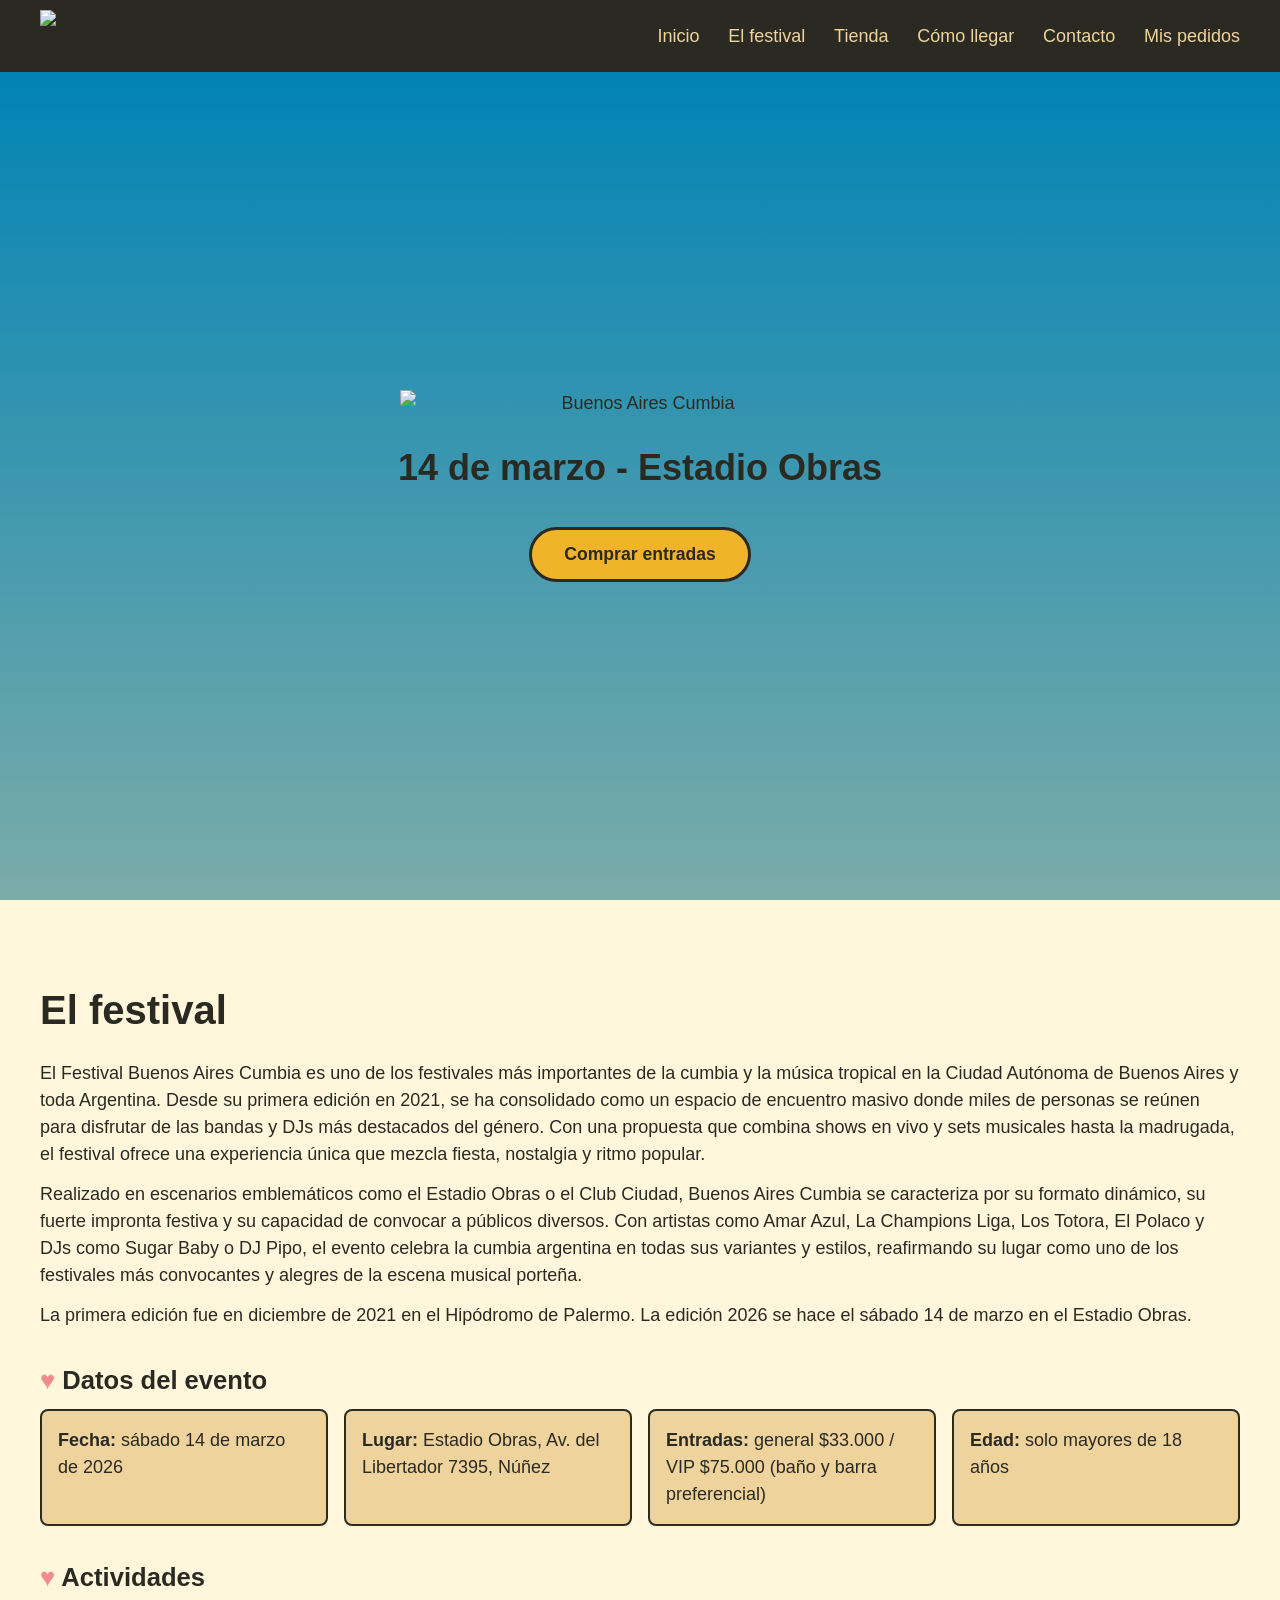
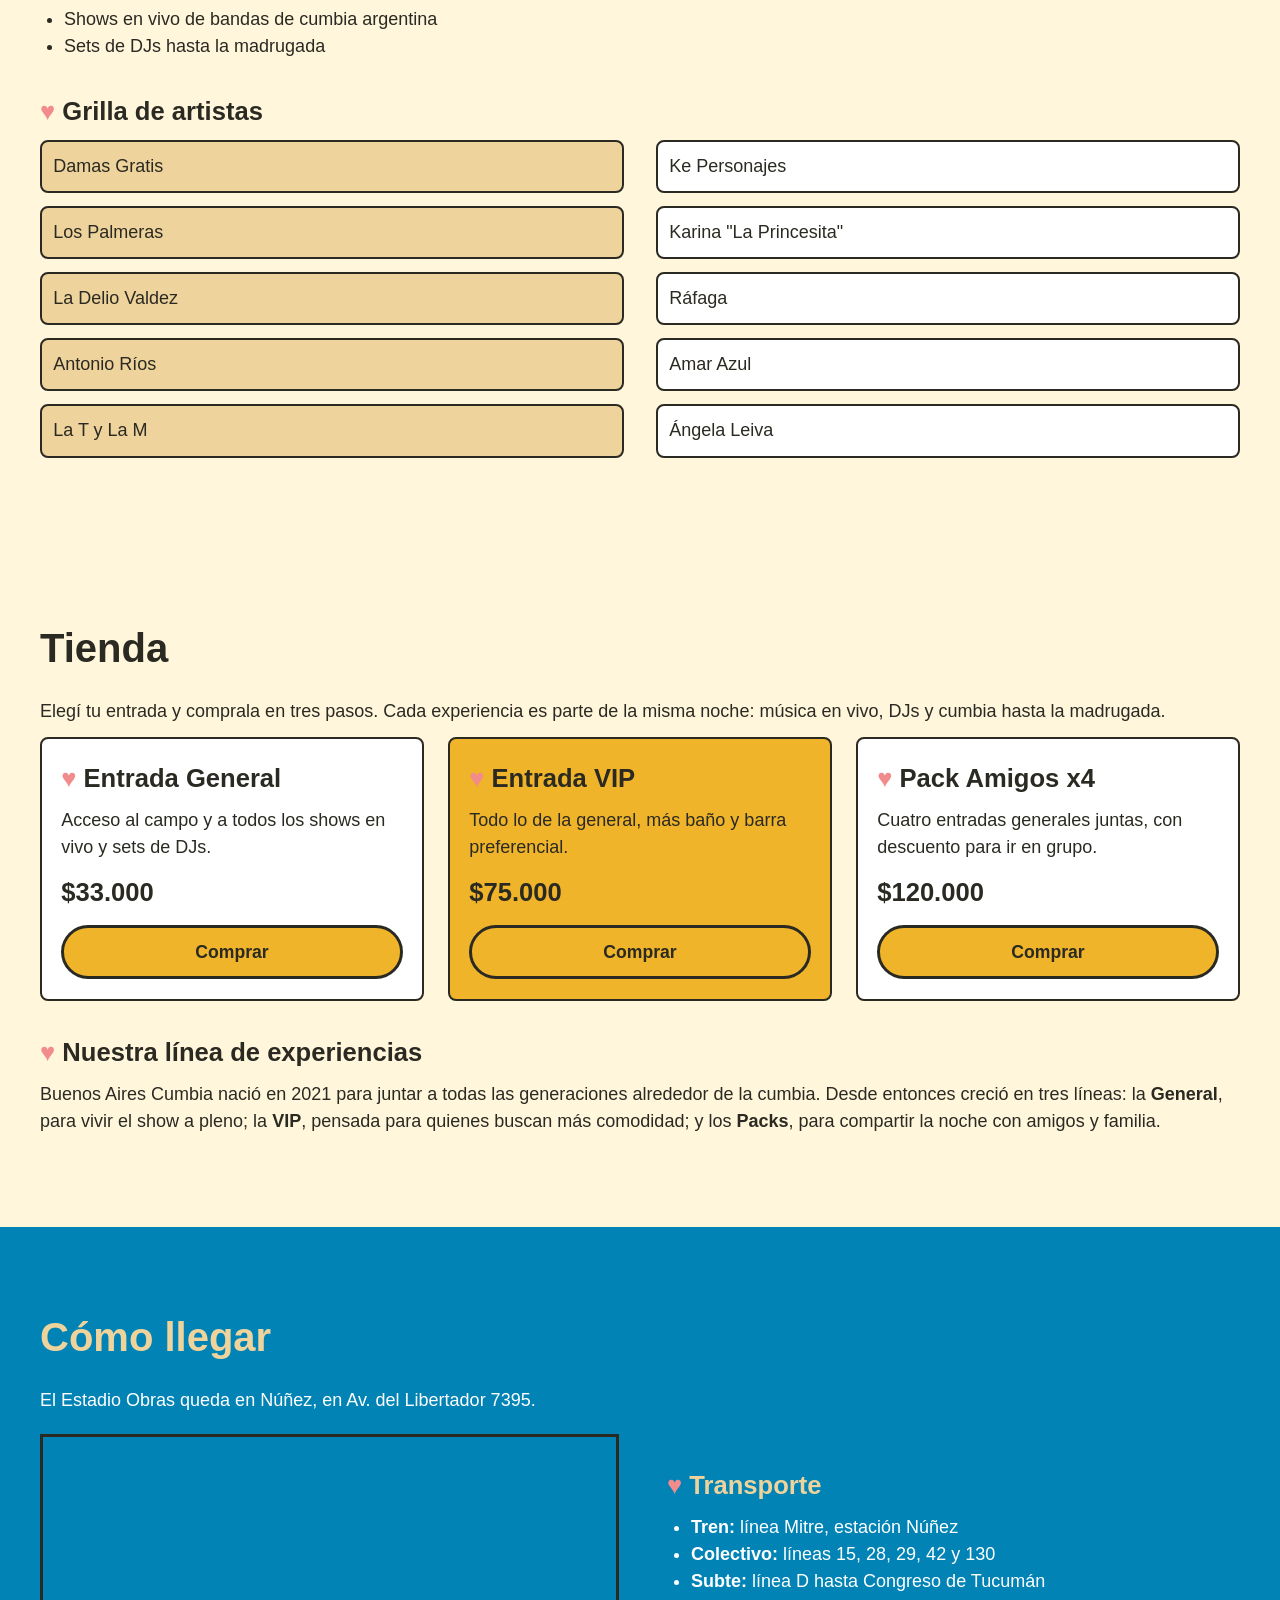
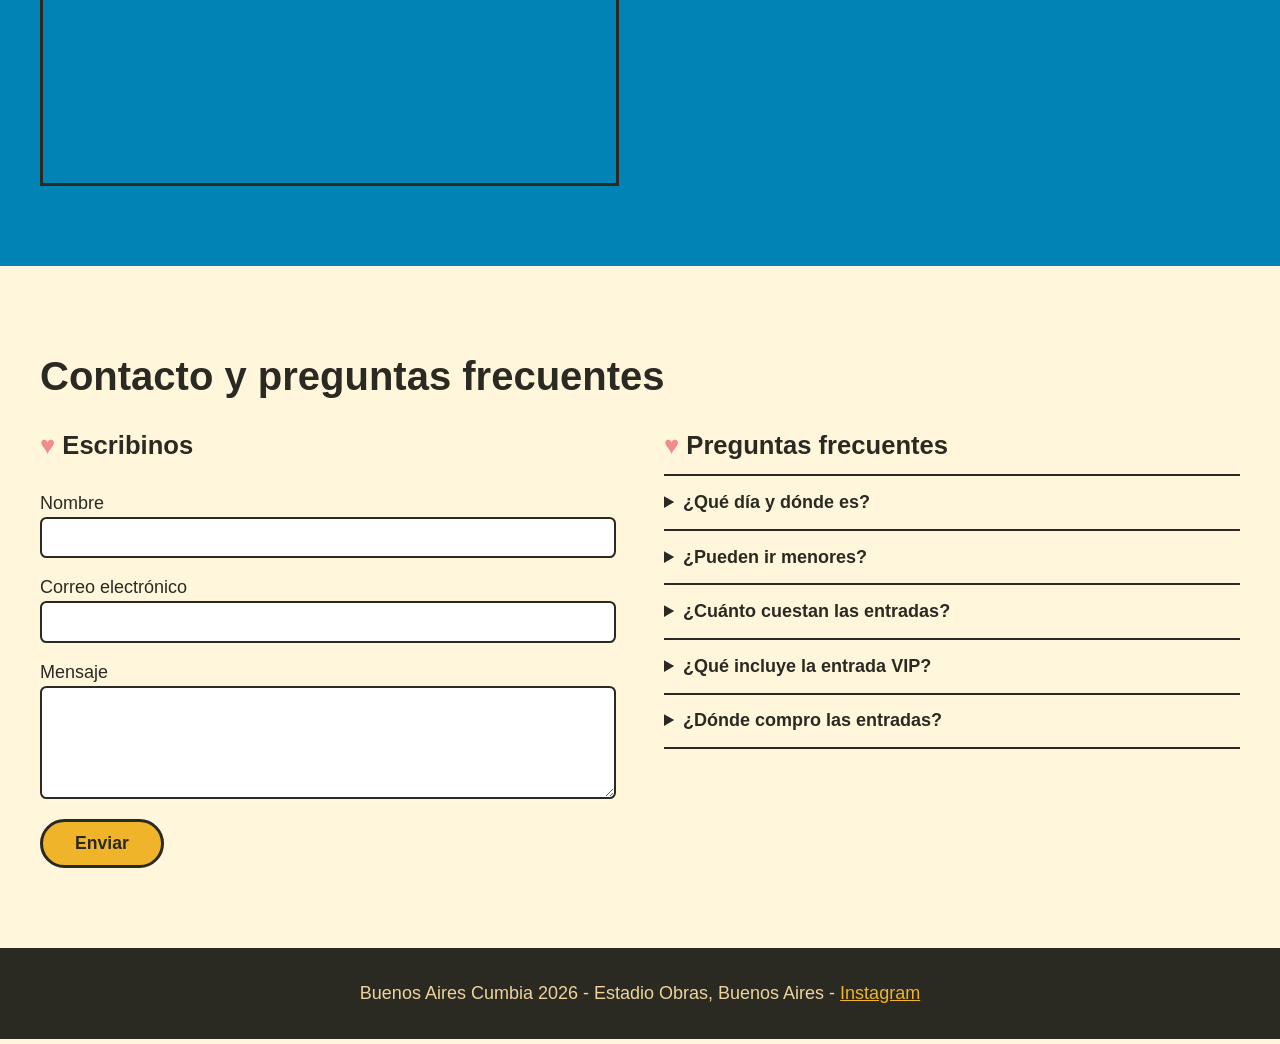
==== index.html @ fa5bf56b "Add files via upload" ====
<!DOCTYPE html>
<html lang="es">
<head>
  <meta charset="UTF-8">
  <meta name="viewport" content="width=device-width, initial-scale=1">
  <title>Buenos Aires Cumbia 2026</title>
  <link rel="stylesheet" href="styles.css">
</head>
<body>


  <header>
    <img src="LOGO BUENOS AIRES CUMBIA.png" alt="Buenos Aires Cumbia" class="logo-chico">
    <input type="checkbox" id="menu-check" aria-hidden="true">
    <label for="menu-check" class="hamburguesa" aria-label="Abrir menú">&#9776;</label>
    <nav>
      <a href="#inicio">Inicio</a>
      <a href="#festival">El festival</a>
      <a href="#tienda">Tienda</a>
      <a href="#como-llegar">Cómo llegar</a>
      <a href="#contacto">Contacto</a>
      <a href="pedidos.html">Mis pedidos</a>
    </nav>
  </header>

  <main>

    
    <section id="inicio">
      <img src="LOGO BUENOS AIRES CUMBIA.png" alt="Buenos Aires Cumbia" class="logo-grande">
      <h2>14 de marzo - Estadio Obras</h2>
      <a class="boton" href="#tienda">Comprar entradas</a>
    </section>

    
    <section id="festival" class="contenido">
      <h2>El festival</h2>
      <p>
        El Festival Buenos Aires Cumbia es uno de los festivales más importantes de la cumbia y la
        música tropical en la Ciudad Autónoma de Buenos Aires y toda Argentina. Desde su primera
        edición en 2021, se ha consolidado como un espacio de encuentro masivo donde miles de
        personas se reúnen para disfrutar de las bandas y DJs más destacados del género. Con una
        propuesta que combina shows en vivo y sets musicales hasta la madrugada, el festival ofrece
        una experiencia única que mezcla fiesta, nostalgia y ritmo popular.
      </p>
      <p>
        Realizado en escenarios emblemáticos como el Estadio Obras o el Club Ciudad, Buenos Aires
        Cumbia se caracteriza por su formato dinámico, su fuerte impronta festiva y su capacidad de
        convocar a públicos diversos. Con artistas como Amar Azul, La Champions Liga, Los Totora,
        El Polaco y DJs como Sugar Baby o DJ Pipo, el evento celebra la cumbia argentina en todas sus
        variantes y estilos, reafirmando su lugar como uno de los festivales más convocantes y
        alegres de la escena musical porteña.
      </p>
      <p>
        La primera edición fue en diciembre de 2021 en el Hipódromo de Palermo. La edición 2026 se
        hace el sábado 14 de marzo en el Estadio Obras.
      </p>

      <h3>Datos del evento</h3>
      <ul class="datos">
        <li><b>Fecha:</b> sábado 14 de marzo de 2026</li>
        <li><b>Lugar:</b> Estadio Obras, Av. del Libertador 7395, Núñez</li>
        <li><b>Entradas:</b> general $33.000 / VIP $75.000 (baño y barra preferencial)</li>
        <li><b>Edad:</b> solo mayores de 18 años</li>
      </ul>

      <h3>Actividades</h3>
      <ul class="actividades">
        <li>Shows en vivo de bandas de cumbia argentina</li>
        <li>Sets de DJs hasta la madrugada</li>
      </ul>

      <h3>Grilla de artistas</h3>
      <div class="grilla">
        <p>Damas Gratis</p>
        <p>Ke Personajes</p>
        <p>Los Palmeras</p>
        <p>Karina "La Princesita"</p>
        <p>La Delio Valdez</p>
        <p>Ráfaga</p>
        <p>Antonio Ríos</p>
        <p>Amar Azul</p>
        <p>La T y La M</p>
        <p>Ángela Leiva</p>
      </div>
    </section>

    
    <section id="tienda" class="contenido">
      <h2>Tienda</h2>
      <p>Elegí tu entrada y comprala en tres pasos. Cada experiencia es parte de la misma noche: música en vivo, DJs y cumbia hasta la madrugada.</p>
      <div class="productos">
        <article class="card">
          <h3>Entrada General</h3>
          <p>Acceso al campo y a todos los shows en vivo y sets de DJs.</p>
          <p class="precio">$33.000</p>
          <a class="boton" href="checkout.html">Comprar</a>
        </article>
        <article class="card destacada">
          <h3>Entrada VIP</h3>
          <p>Todo lo de la general, más baño y barra preferencial.</p>
          <p class="precio">$75.000</p>
          <a class="boton" href="checkout.html">Comprar</a>
        </article>
        <article class="card">
          <h3>Pack Amigos x4</h3>
          <p>Cuatro entradas generales juntas, con descuento para ir en grupo.</p>
          <p class="precio">$120.000</p>
          <a class="boton" href="checkout.html">Comprar</a>
        </article>
      </div>
      <h3>Nuestra línea de experiencias</h3>
      <p>Buenos Aires Cumbia nació en 2021 para juntar a todas las generaciones alrededor de la cumbia. Desde entonces creció en tres líneas: la <b>General</b>, para vivir el show a pleno; la <b>VIP</b>, pensada para quienes buscan más comodidad; y los <b>Packs</b>, para compartir la noche con amigos y familia.</p>
    </section>

    <section id="como-llegar" class="azul">
      <div class="contenido">
        <h2>Cómo llegar</h2>
        <p>El Estadio Obras queda en Núñez, en Av. del Libertador 7395.</p>

        <div class="dos-columnas">
          <iframe title="Mapa del Estadio Obras"
            src="https://www.google.com/maps?q=-34.5451073,-58.4590167&output=embed"></iframe>

          <div>
            <h3>Transporte</h3>
            <ul>
              <li><b>Tren:</b> línea Mitre, estación Núñez</li>
              <li><b>Colectivo:</b> líneas 15, 28, 29, 42 y 130</li>
              <li><b>Subte:</b> línea D hasta Congreso de Tucumán</li>
            </ul>
          </div>
        </div>
      </div>
    </section>

    
    <section id="contacto" class="contenido">
      <h2>Contacto y preguntas frecuentes</h2>

      <div class="dos-columnas">
        <form>
          <h3>Escribinos</h3>
          <label for="nombre">Nombre</label>
          <input type="text" id="nombre" name="nombre">

          <label for="correo">Correo electrónico</label>
          <input type="email" id="correo" name="correo">

          <label for="mensaje">Mensaje</label>
          <textarea id="mensaje" name="mensaje" rows="5"></textarea>

          <button type="submit" class="boton">Enviar</button>
        </form>

        <div class="faq">
          <h3>Preguntas frecuentes</h3>

          <details>
            <summary>¿Qué día y dónde es?</summary>
            <p>Es el sábado 14 de marzo de 2026 en el Estadio Obras.</p>
          </details>
          <details>
            <summary>¿Pueden ir menores?</summary>
            <p>No, el evento es solo para mayores de 18 años.</p>
          </details>
          <details>
            <summary>¿Cuánto cuestan las entradas?</summary>
            <p>La general sale $33.000 y la VIP $75.000.</p>
          </details>
          <details>
            <summary>¿Qué incluye la entrada VIP?</summary>
            <p>Baño y barra preferencial.</p>
          </details>
          <details>
            <summary>¿Dónde compro las entradas?</summary>
            <p>Online en coolco.io.</p>
          </details>
        </div>
      </div>
    </section>

  </main>

  <footer>
    <p>Buenos Aires Cumbia 2026 - Estadio Obras, Buenos Aires -
      <a href="https://www.instagram.com/buenosairescumbia/">Instagram</a></p>
  </footer>

</body>
</html>
---- styles.css ----
* {
  box-sizing: border-box;
  margin: 0;
  padding: 0;
}

body {
  font-family: Arial, Helvetica, sans-serif;
  font-size: 1.125rem;      
  line-height: 1.5;
  color: #2B2A22;
  background-color: #FFF6DC;
  padding-top: 4.5rem;      
}

img {
  max-width: 100%;          
  height: auto;
}


header {
  position: fixed;
  top: 0;
  left: 0;
  width: 100%;
  height: 4.5rem;
  padding: 0 2.5rem;
  display: flex;
  justify-content: space-between;
  align-items: center;
  background-color: #2B2A22;
  z-index: 10;
}

.logo-chico {
  height: 3.2rem;
  width: auto;
}

nav {
  display: flex;
  gap: 1.8rem;
}

nav a {
  color: #EED39C;
  text-decoration: none;
}

nav a:hover {
  color: #EFB42A;
  outline: 2px solid #EFB42A;
  outline-offset: 0.4rem;
}


#inicio {
  min-height: calc(100vh - 4.5rem);   
  padding: 3rem 1.5rem;
  display: flex;
  flex-direction: column;
  justify-content: center;
  align-items: center;
  text-align: center;
  background: linear-gradient(#0183B5, #7BACA9);
}

.logo-grande {
  width: 30rem;
}

#inicio h2 {
  font-size: 2.25rem;
  margin: 1.5rem 0 2rem;
}

.boton {
  padding: 0.7rem 2rem;
  border: 3px solid #2B2A22;
  border-radius: 2rem;
  background-color: #EFB42A;
  color: #2B2A22;
  font-family: inherit;
  font-size: 1.1rem;
  font-weight: bold;
  cursor: pointer;
}

.boton:hover {
  background-color: #EED39C;
}


.contenido {
  width: calc(100% - 4rem);
  max-width: 75rem;
  margin: 0 auto;
  padding: 5rem 0;
}

section {
  scroll-margin-top: 4.5rem;
}

section > h2,
.contenido > h2 {
  font-size: 2.5rem;
  margin-bottom: 1.25rem;
}


section:target h2::after {
  content: " ♥";
  color: #EFB42A;
}

.contenido h3 {
  font-size: 1.6rem;
  margin: 2rem 0 0.6rem;
}

.contenido h3::before {
  content: "♥ ";
  color: #F28B8B;
}

.contenido p {
  margin-bottom: 0.8rem;
}

.contenido ul {
  margin-left: 1.5rem;
}


.contenido .datos {
  list-style: none;
  margin-left: 0;
  display: flex;
  flex-wrap: wrap;
  gap: 1rem;
}

.datos li {
  flex: 1 1 calc(25% - 1rem);   
  padding: 1rem;
  background-color: #EED39C;
  border: 2px solid #2B2A22;
  border-radius: 0.5rem;
}


.grilla {
  display: flex;
  flex-wrap: wrap;
  gap: 0.8rem 2rem;
}

.grilla p {
  flex: 1 1 calc(50% - 2rem);
  margin-bottom: 0;
  padding: 0.7rem;
  border: 2px solid #2B2A22;
  border-radius: 0.5rem;
}

.grilla p:nth-child(odd) {
  background-color: #EED39C;
}

.grilla p:nth-child(even) {
  background-color: #FFFFFF;
}


.azul {
  background-color: #0183B5;
  color: #FFFFFF;
}

.azul h2,
.azul h3 {
  color: #EED39C;
}


.dos-columnas {
  display: flex;
  gap: 3rem;
  margin-top: 1.25rem;
}

.dos-columnas > * {
  flex: 1;
}

iframe {
  height: 22rem;
  border: 3px solid #2B2A22;
}


form {
  display: flex;
  flex-direction: column;
}

.contenido form h3 {
  margin-top: 0;
}

label {
  margin-top: 1rem;
}

input,
textarea {
  padding: 0.6rem;
  font-size: 1rem;
  border: 2px solid #2B2A22;
  border-radius: 0.4rem;
}

input:focus,
textarea:focus {
  outline: 3px solid #EFB42A;
}

form .boton {
  align-self: flex-start;
  margin-top: 1.25rem;
}


.contenido .faq h3 {
  margin-top: 0;
}

details {
  padding: 0.8rem 0;
  border-bottom: 2px solid #2B2A22;
}

details:first-of-type {
  border-top: 2px solid #2B2A22;
}

summary {
  cursor: pointer;
  font-weight: bold;
}

details p {
  margin-top: 0.5rem;
}



footer {
  padding: 2rem;
  text-align: center;
  background-color: #2B2A22;
  color: #EED39C;
}

footer a[href^="https"] {
  color: #EFB42A;
}


/* ===== PARTE 2: tienda, compra y pedidos ===== */
a.boton { display: inline-block; text-decoration: none; }

#menu-check,
.hamburguesa { display: none; }

.hamburguesa { color: #EED39C; font-size: 2rem; cursor: pointer; }

.productos {
  display: flex;
  flex-wrap: wrap;
  gap: 1.5rem;
}

.card {
  flex: 1 1 calc(33.333% - 1.5rem);
  display: flex;
  flex-direction: column;
  padding: 1.2rem;
  background-color: #FFFFFF;
  border: 2px solid #2B2A22;
  border-radius: 0.5rem;
}

.card.destacada { background-color: #EFB42A; }

.card h3 { margin-top: 0; }

.card .boton { margin-top: auto; text-align: center; }

.precio { font-size: 1.6rem; font-weight: bold; }

.paso { scroll-margin-top: 5.5rem; }

.paso { display: none; }

.pasos:not(:has(.paso:target)) #paso-1,
.paso:target { display: block; }

fieldset {
  padding: 1rem 1.5rem 1.5rem;
  border: 2px solid #2B2A22;
  border-radius: 0.5rem;
}

legend { padding: 0 0.5rem; font-weight: bold; }

fieldset input[type="radio"] { padding: 0; }

.opcion { display: flex; align-items: center; gap: 0.6rem; }

.acciones { display: flex; flex-wrap: wrap; gap: 1rem; margin-top: 1.25rem; }

.acciones .boton { margin-top: 0; }

.tabla-scroll { overflow-x: auto; margin-bottom: 1rem; }

table { width: 100%; border-collapse: collapse; background-color: #FFFFFF; }

caption { margin-bottom: 0.5rem; text-align: left; font-weight: bold; }

th, td { padding: 0.7rem; border: 2px solid #2B2A22; text-align: left; }

thead th { background-color: #EFB42A; }

tbody tr:nth-child(even) { background-color: #EED39C; }

tfoot td { font-weight: bold; background-color: #EED39C; }

.estado {
  padding: 0.2rem 0.7rem;
  border: 2px solid #2B2A22;
  border-radius: 2rem;
  font-size: 0.9rem;
}

/* ===== MEDIA QUERIES ===== */

/* Tablet */
@media (max-width: 991px) {
  .logo-grande { width: 22rem; }
  .card { flex-basis: calc(50% - 1.5rem); }
  .datos li { flex-basis: calc(50% - 1rem); }
  .dos-columnas { gap: 1.5rem; }
}

/* Celular */
@media (max-width: 767px) {
  body { font-size: 1rem; }

  header { padding: 0 1rem; }

  .hamburguesa { display: block; }

  nav {
    display: none;
    position: absolute;
    top: 4.5rem;
    left: 0;
    width: 100%;
    flex-direction: column;
    gap: 0;
    background-color: #2B2A22;
  }

  nav a { padding: 1rem 1.5rem; border-top: 1px solid #EED39C; }

  #menu-check:checked ~ nav { display: flex; }

  #inicio h2 { font-size: 1.6rem; }

  section > h2,
  .contenido > h2 { font-size: 2rem; }

  .contenido { padding: 3rem 0; }

  .dos-columnas { flex-direction: column; }

  iframe { height: 18rem; }

  .card,
  .datos li,
  .grilla p { flex-basis: 100%; }

  .acciones .boton { flex: 1 1 100%; text-align: center; }
}
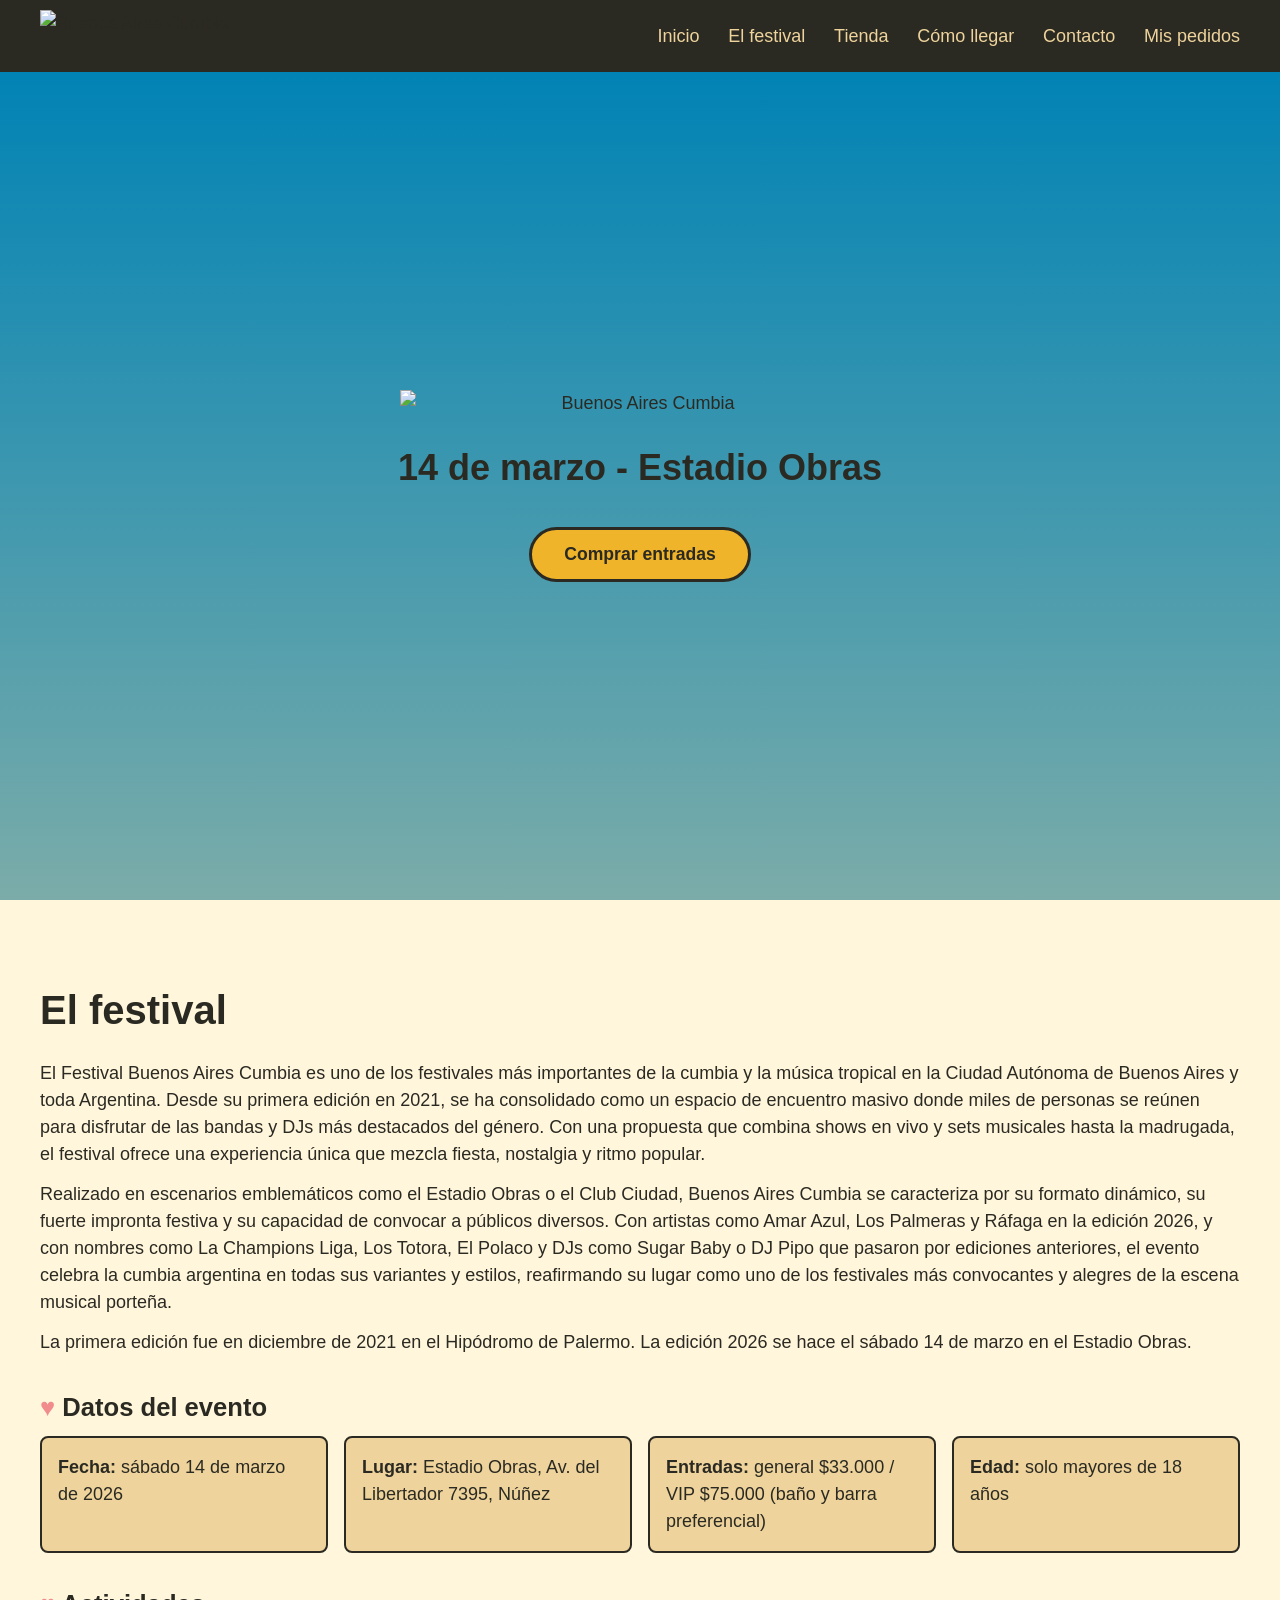
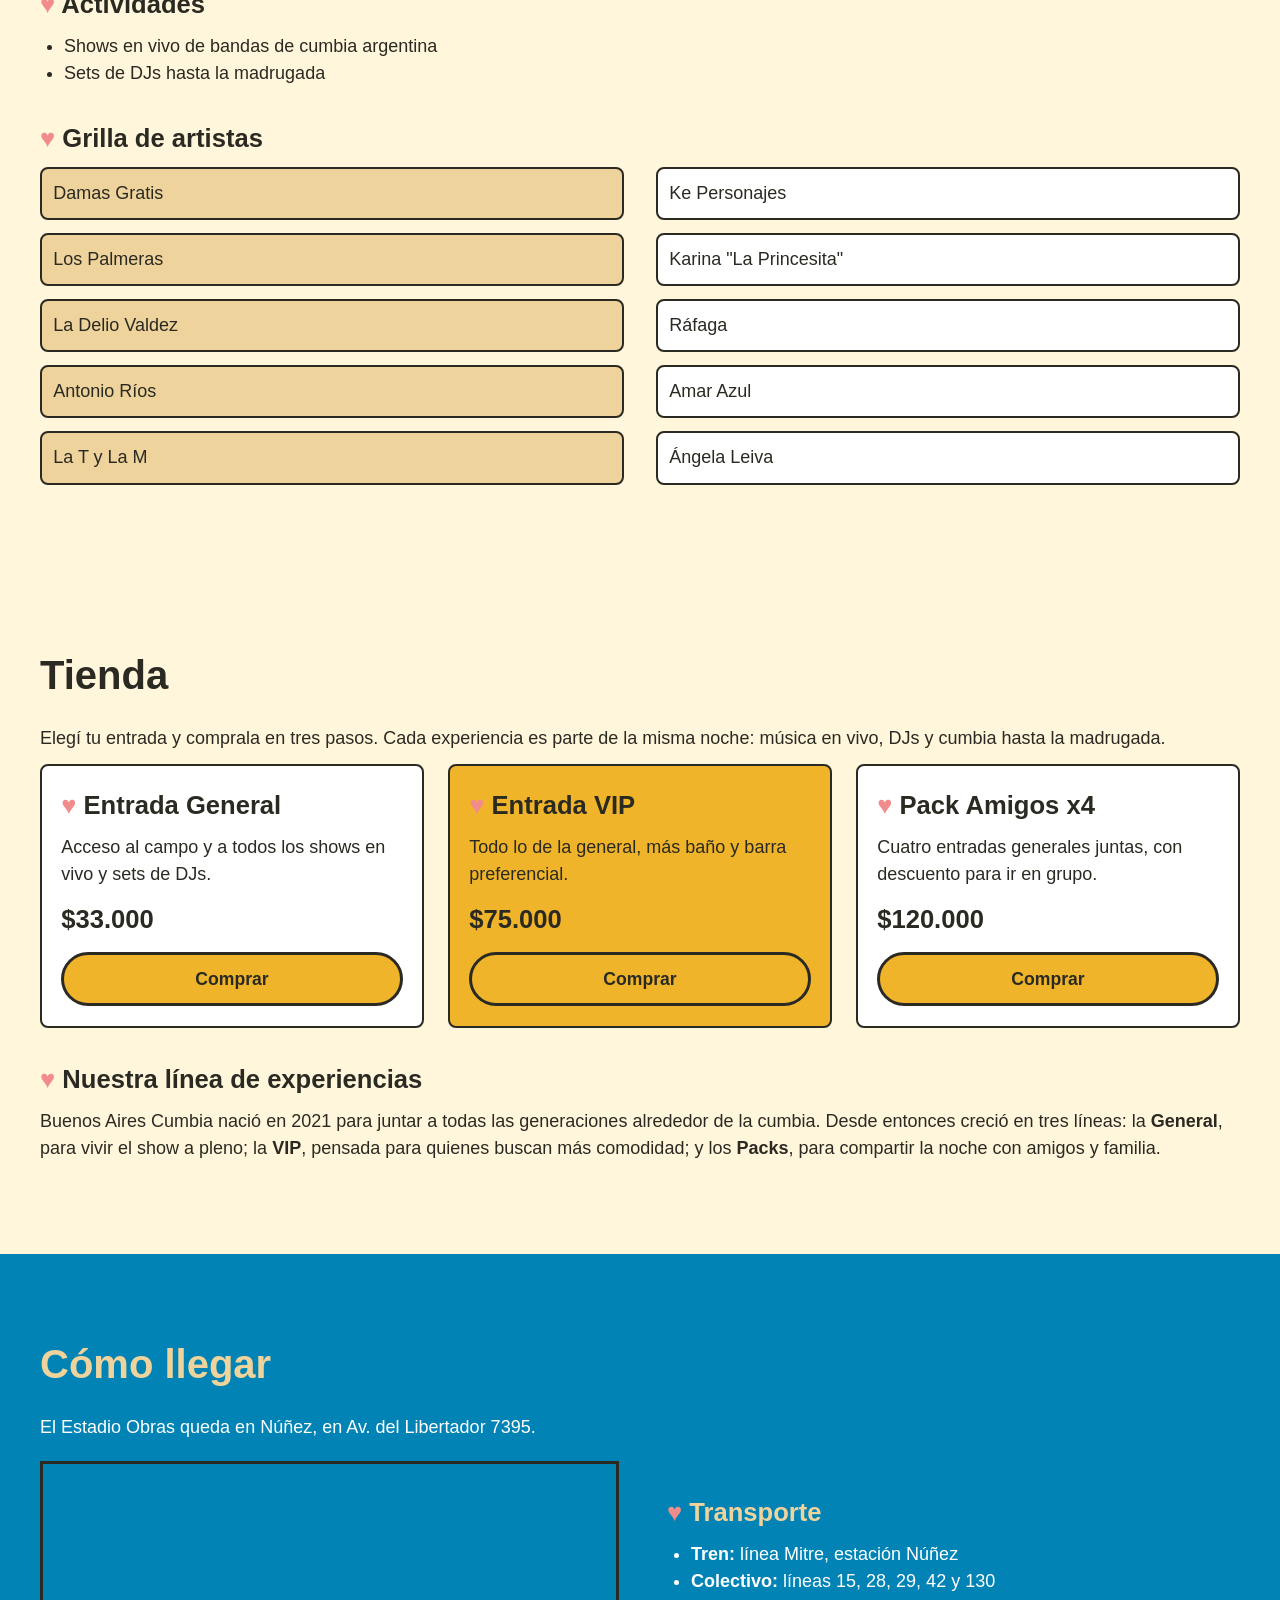
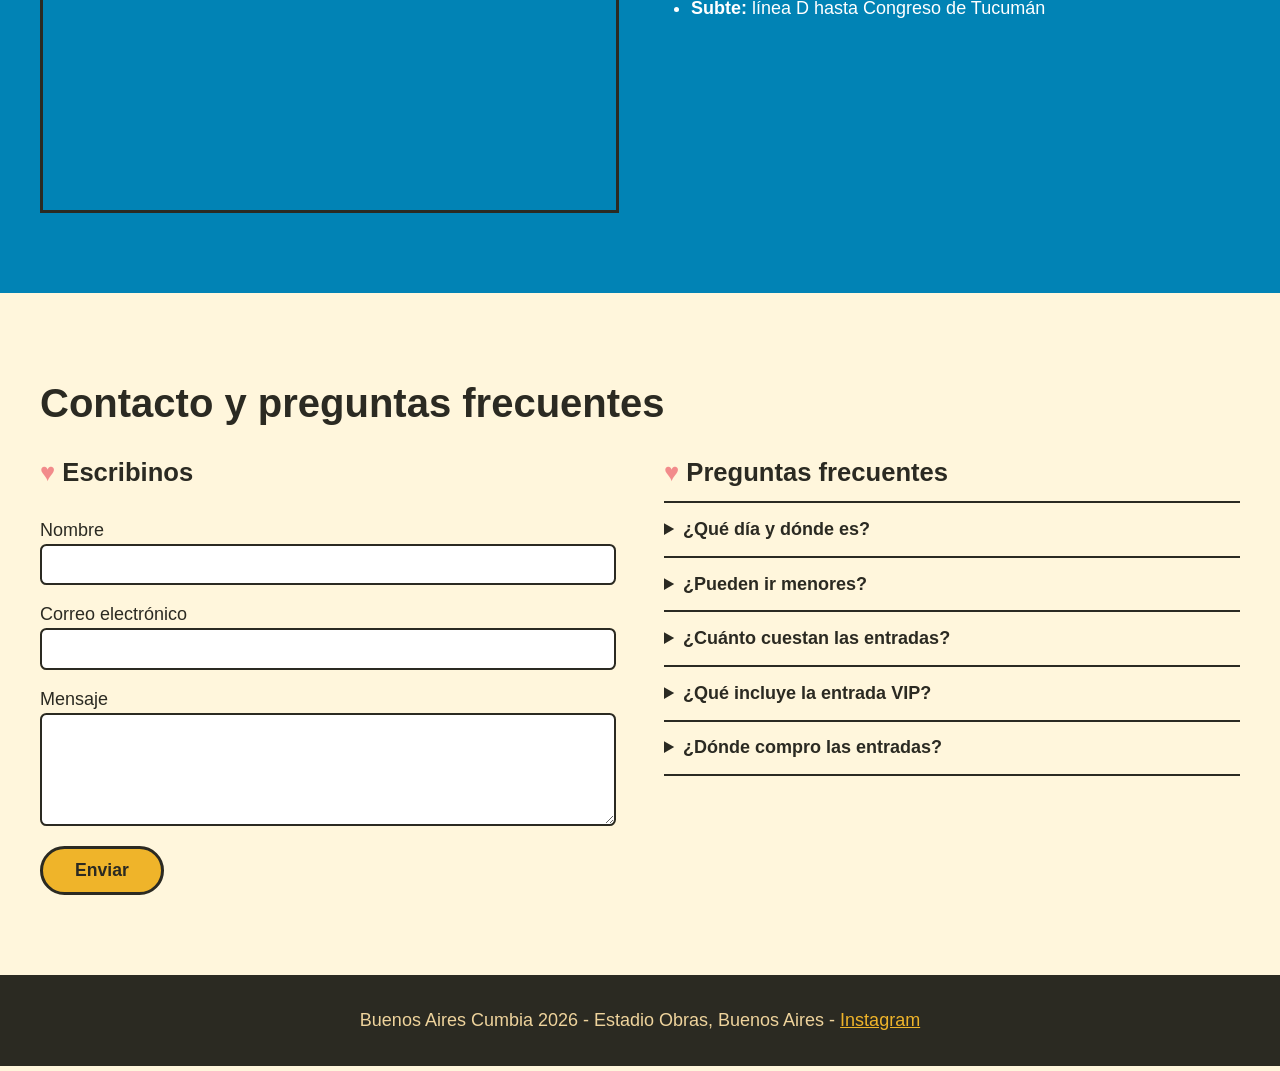
==== commit 205a8f52: "Add files via upload" ====
--- a/index.html
+++ b/index.html
@@ -10,7 +10,7 @@
 
 
   <header>
-    <img src="LOGO BUENOS AIRES CUMBIA.png" alt="Buenos Aires Cumbia" class="logo-chico">
+    <img src="logo-buenos-aires-cumbia.png" alt="Buenos Aires Cumbia" class="logo-chico">
     <input type="checkbox" id="menu-check" aria-hidden="true">
     <label for="menu-check" class="hamburguesa" aria-label="Abrir menú">&#9776;</label>
     <nav>
@@ -27,9 +27,9 @@
 
     
     <section id="inicio">
-      <img src="LOGO BUENOS AIRES CUMBIA.png" alt="Buenos Aires Cumbia" class="logo-grande">
+      <img src="logo-buenos-aires-cumbia.png" alt="Buenos Aires Cumbia" class="logo-grande">
       <h2>14 de marzo - Estadio Obras</h2>
-      <a class="boton" href="#tienda">Comprar entradas</a>
+      <a class="boton" href="https://coolco.io" target="_blank" rel="noopener">Comprar entradas</a>
     </section>
 
     
@@ -46,8 +46,7 @@
       <p>
         Realizado en escenarios emblemáticos como el Estadio Obras o el Club Ciudad, Buenos Aires
         Cumbia se caracteriza por su formato dinámico, su fuerte impronta festiva y su capacidad de
-        convocar a públicos diversos. Con artistas como Amar Azul, La Champions Liga, Los Totora,
-        El Polaco y DJs como Sugar Baby o DJ Pipo, el evento celebra la cumbia argentina en todas sus
+        convocar a públicos diversos. Con artistas como Amar Azul, Los Palmeras y Ráfaga en la edición 2026, y con nombres como La Champions Liga, Los Totora, El Polaco y DJs como Sugar Baby o DJ Pipo que pasaron por ediciones anteriores, el evento celebra la cumbia argentina en todas sus
         variantes y estilos, reafirmando su lugar como uno de los festivales más convocantes y
         alegres de la escena musical porteña.
       </p>
@@ -174,7 +173,7 @@
           </details>
           <details>
             <summary>¿Dónde compro las entradas?</summary>
-            <p>Online en coolco.io.</p>
+            <p>Online en <a href="https://coolco.io" target="_blank" rel="noopener">coolco.io</a>.</p>
           </details>
         </div>
       </div>
